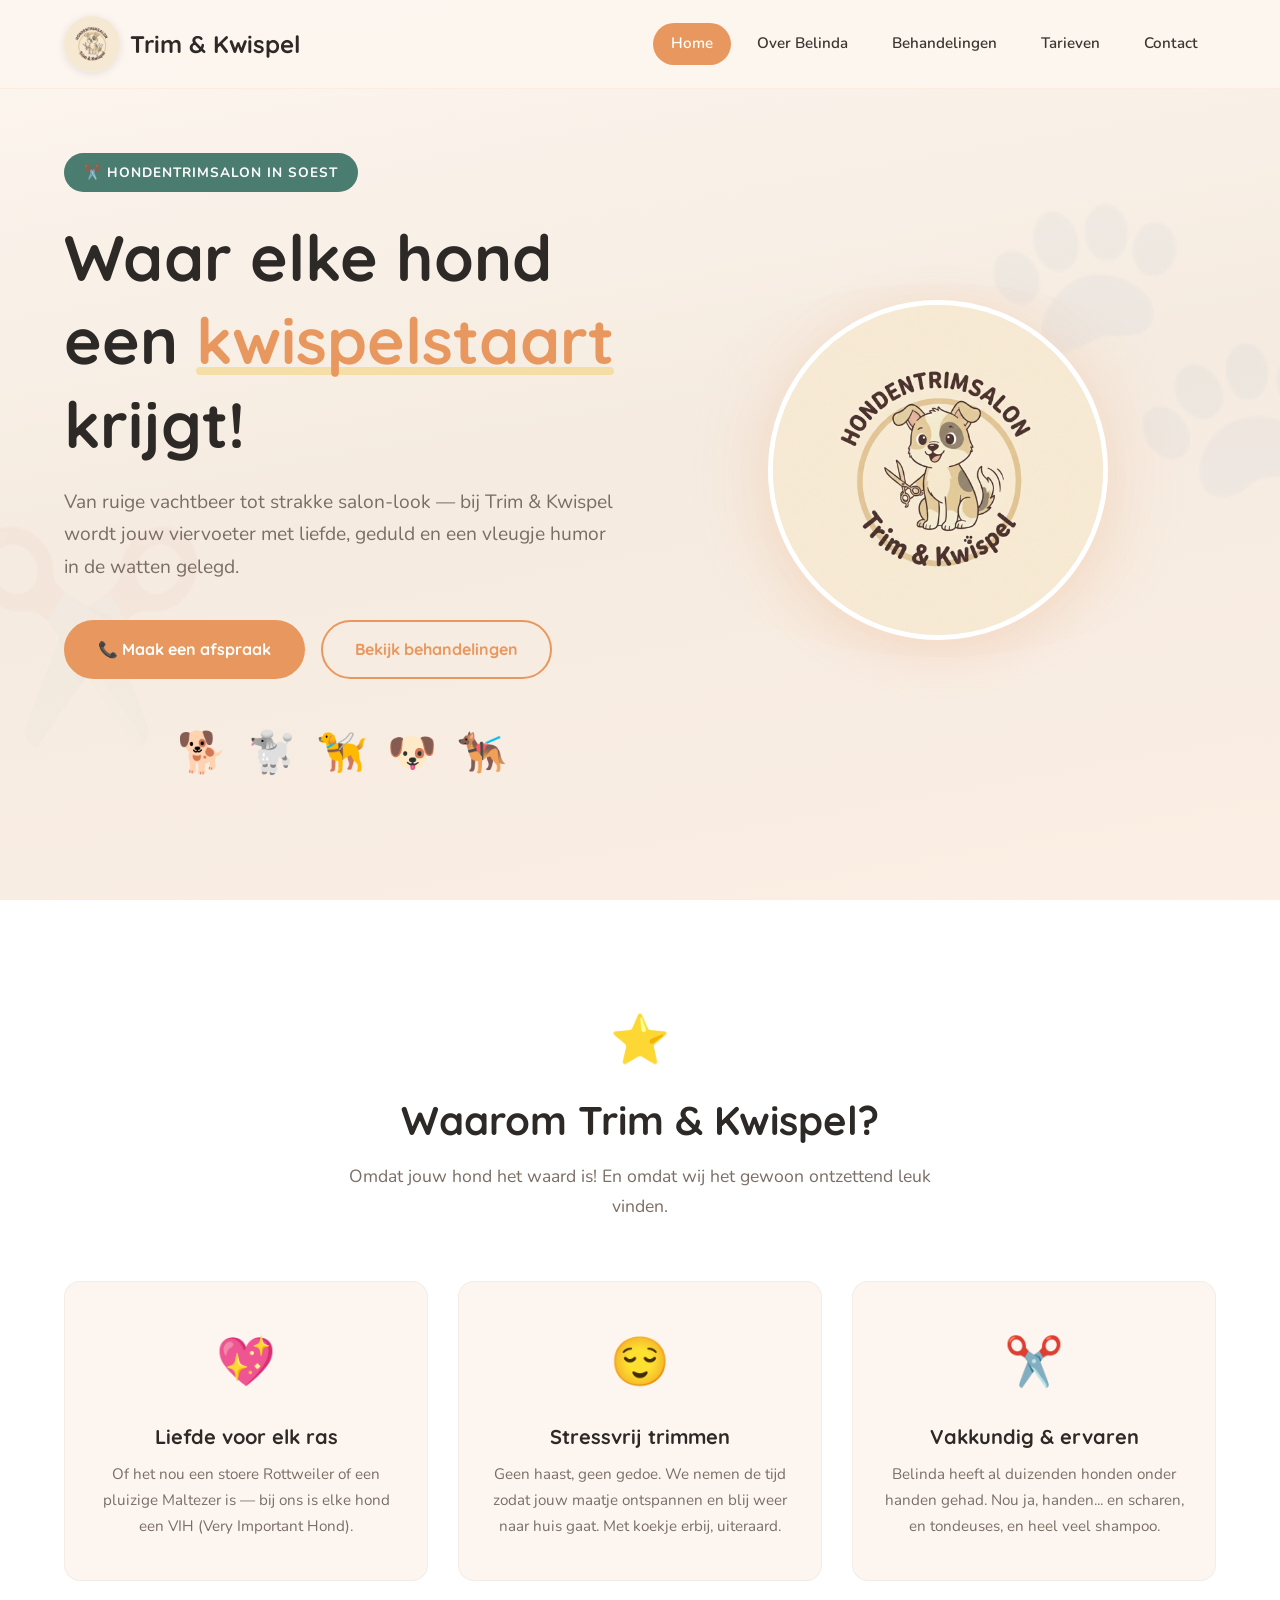
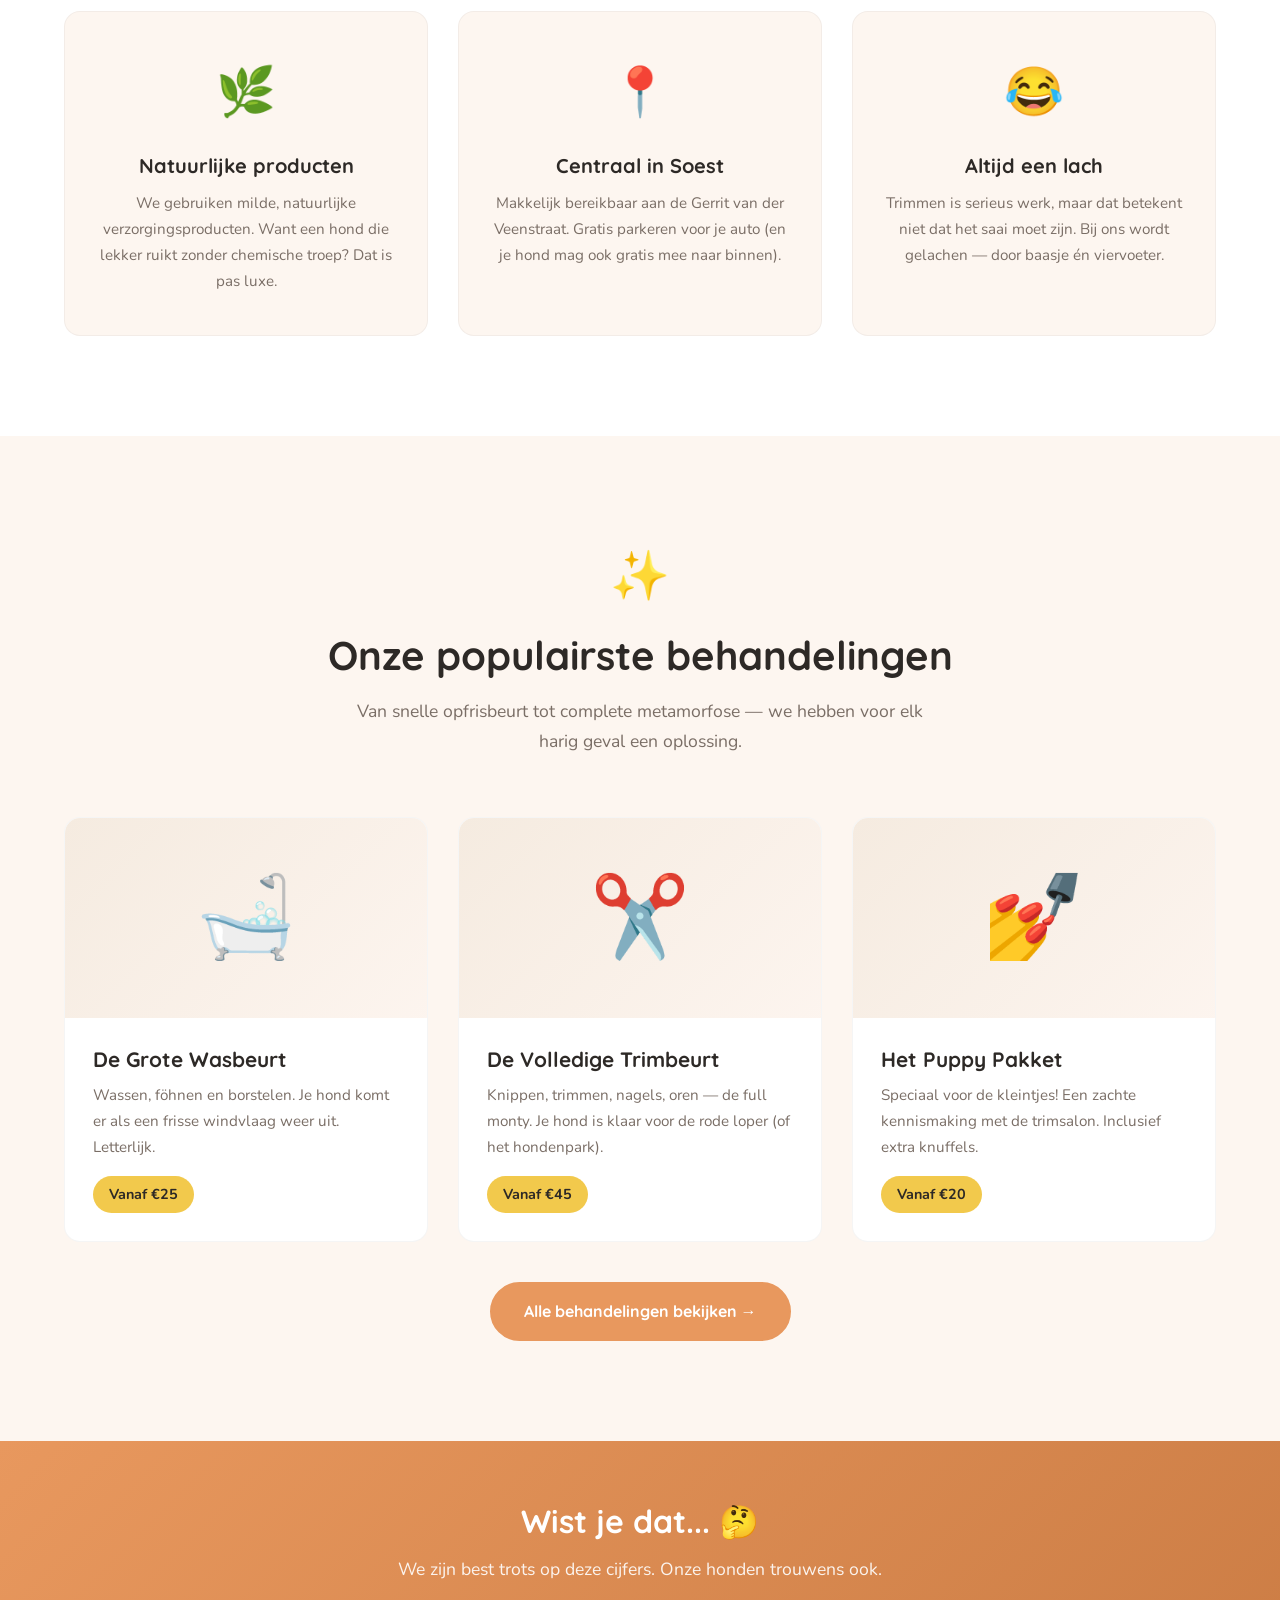
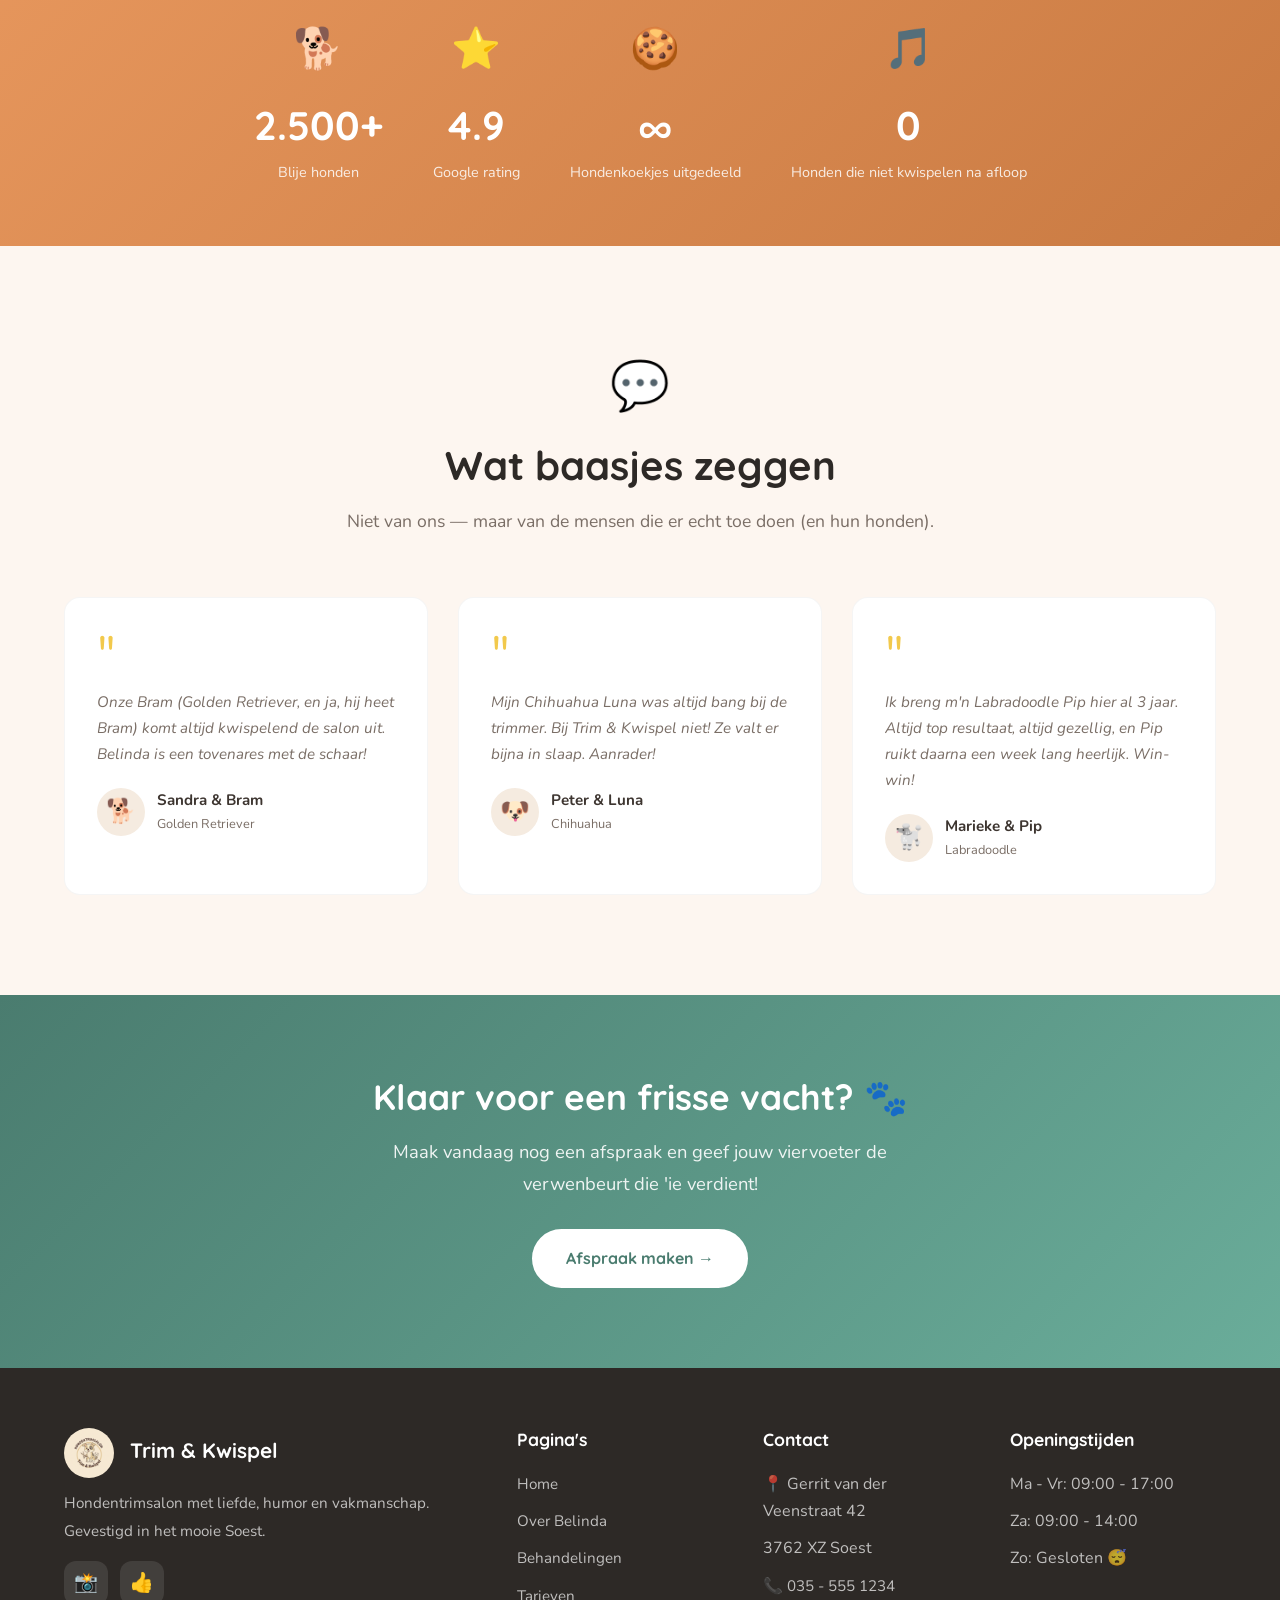
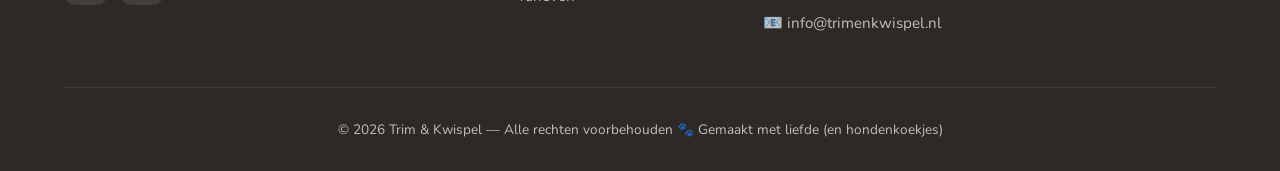
==== index.html @ 298f3606 "first commit" ====
<!DOCTYPE html>
<html lang="nl">
<head>
    <meta charset="UTF-8">
    <meta name="viewport" content="width=device-width, initial-scale=1.0">
    <title>Trim & Kwispel | Hondentrimsalon in Soest</title>
    <meta name="description" content="Hondentrimsalon Trim & Kwispel in Soest. Jouw viervoeter verdient een verwenbeurt! Professioneel trimmen, wassen en verzorgen met liefde.">
    <link rel="preconnect" href="https://fonts.googleapis.com">
    <link rel="preconnect" href="https://fonts.gstatic.com" crossorigin>
    <link href="https://fonts.googleapis.com/css2?family=Nunito:wght@400;600;700&family=Quicksand:wght@500;600;700&display=swap" rel="stylesheet">
    <link rel="stylesheet" href="css/style.css">
    <link rel="icon" href="data:image/svg+xml,<svg xmlns='http://www.w3.org/2000/svg' viewBox='0 0 100 100'><text y='.9em' font-size='90'>🐾</text></svg>">
</head>
<body>

    <!-- Header -->
    <header class="header" id="header">
        <nav class="nav container">
            <a href="index.html" class="nav-logo">
                <img src="images/logo.png" alt="Trim & Kwispel logo" class="nav-logo-img">
                Trim & Kwispel
            </a>
            <ul class="nav-links" id="navLinks">
                <li><a href="index.html" class="active">Home</a></li>
                <li><a href="over-ons.html">Over Belinda</a></li>
                <li><a href="behandelingen.html">Behandelingen</a></li>
                <li><a href="tarieven.html">Tarieven</a></li>
                <li><a href="contact.html">Contact</a></li>
            </ul>
            <button class="hamburger" id="hamburger" aria-label="Menu openen">
                <span></span>
                <span></span>
                <span></span>
            </button>
        </nav>
    </header>

    <!-- Hero -->
    <section class="hero">
        <div class="hero-inner container">
            <div class="hero-content">
                <span class="hero-badge">✂️ Hondentrimsalon in Soest</span>
                <h1>Waar elke hond een <span class="highlight">kwispelstaart</span> krijgt!</h1>
                <p>Van ruige vachtbeer tot strakke salon-look — bij Trim & Kwispel wordt jouw viervoeter met liefde, geduld en een vleugje humor in de watten gelegd.</p>
                <div class="hero-buttons">
                    <a href="contact.html" class="btn btn-primary">📞 Maak een afspraak</a>
                    <a href="behandelingen.html" class="btn btn-outline">Bekijk behandelingen</a>
                </div>
                <div class="dog-parade">
                    <span>🐕</span>
                    <span>🐩</span>
                    <span>🦮</span>
                    <span>🐶</span>
                    <span>🐕‍🦺</span>
                </div>
            </div>
            <div class="hero-visual">
                <img src="images/logo.png" alt="Trim & Kwispel logo" class="hero-logo">
            </div>
        </div>
    </section>

    <!-- Waarom Trim & Kwispel -->
    <section class="section section-alt">
        <div class="container">
            <div class="section-header fade-in">
                <span class="emoji">⭐</span>
                <h2>Waarom Trim & Kwispel?</h2>
                <p>Omdat jouw hond het waard is! En omdat wij het gewoon ontzettend leuk vinden.</p>
            </div>
            <div class="features-grid">
                <div class="feature-card fade-in">
                    <span class="icon">💖</span>
                    <h3>Liefde voor elk ras</h3>
                    <p>Of het nou een stoere Rottweiler of een pluizige Maltezer is — bij ons is elke hond een VIH (Very Important Hond).</p>
                </div>
                <div class="feature-card fade-in">
                    <span class="icon">😌</span>
                    <h3>Stressvrij trimmen</h3>
                    <p>Geen haast, geen gedoe. We nemen de tijd zodat jouw maatje ontspannen en blij weer naar huis gaat. Met koekje erbij, uiteraard.</p>
                </div>
                <div class="feature-card fade-in">
                    <span class="icon">✂️</span>
                    <h3>Vakkundig & ervaren</h3>
                    <p>Belinda heeft al duizenden honden onder handen gehad. Nou ja, handen... en scharen, en tondeuses, en heel veel shampoo.</p>
                </div>
                <div class="feature-card fade-in">
                    <span class="icon">🌿</span>
                    <h3>Natuurlijke producten</h3>
                    <p>We gebruiken milde, natuurlijke verzorgingsproducten. Want een hond die lekker ruikt zonder chemische troep? Dat is pas luxe.</p>
                </div>
                <div class="feature-card fade-in">
                    <span class="icon">📍</span>
                    <h3>Centraal in Soest</h3>
                    <p>Makkelijk bereikbaar aan de Gerrit van der Veenstraat. Gratis parkeren voor je auto (en je hond mag ook gratis mee naar binnen).</p>
                </div>
                <div class="feature-card fade-in">
                    <span class="icon">😂</span>
                    <h3>Altijd een lach</h3>
                    <p>Trimmen is serieus werk, maar dat betekent niet dat het saai moet zijn. Bij ons wordt gelachen — door baasje én viervoeter.</p>
                </div>
            </div>
        </div>
    </section>

    <!-- Populaire behandelingen -->
    <section class="section">
        <div class="container">
            <div class="section-header fade-in">
                <span class="emoji">✨</span>
                <h2>Onze populairste behandelingen</h2>
                <p>Van snelle opfrisbeurt tot complete metamorfose — we hebben voor elk harig geval een oplossing.</p>
            </div>
            <div class="treatments-grid">
                <div class="treatment-card fade-in">
                    <div class="card-image">🛁</div>
                    <div class="card-body">
                        <h3>De Grote Wasbeurt</h3>
                        <p>Wassen, föhnen en borstelen. Je hond komt er als een frisse windvlaag weer uit. Letterlijk.</p>
                        <span class="price">Vanaf €25</span>
                    </div>
                </div>
                <div class="treatment-card fade-in">
                    <div class="card-image">✂️</div>
                    <div class="card-body">
                        <h3>De Volledige Trimbeurt</h3>
                        <p>Knippen, trimmen, nagels, oren — de full monty. Je hond is klaar voor de rode loper (of het hondenpark).</p>
                        <span class="price">Vanaf €45</span>
                    </div>
                </div>
                <div class="treatment-card fade-in">
                    <div class="card-image">💅</div>
                    <div class="card-body">
                        <h3>Het Puppy Pakket</h3>
                        <p>Speciaal voor de kleintjes! Een zachte kennismaking met de trimsalon. Inclusief extra knuffels.</p>
                        <span class="price">Vanaf €20</span>
                    </div>
                </div>
            </div>
            <div style="text-align: center; margin-top: 40px;">
                <a href="behandelingen.html" class="btn btn-primary">Alle behandelingen bekijken →</a>
            </div>
        </div>
    </section>

    <!-- Fun Facts Banner -->
    <section class="fun-banner">
        <div class="container">
            <h2>Wist je dat... 🤔</h2>
            <p>We zijn best trots op deze cijfers. Onze honden trouwens ook.</p>
            <div class="fun-facts">
                <div class="fun-fact fade-in">
                    <div class="icon">🐕</div>
                    <span class="value">2.500+</span>
                    <span class="label">Blije honden</span>
                </div>
                <div class="fun-fact fade-in">
                    <div class="icon">⭐</div>
                    <span class="value">4.9</span>
                    <span class="label">Google rating</span>
                </div>
                <div class="fun-fact fade-in">
                    <div class="icon">🍪</div>
                    <span class="value">∞</span>
                    <span class="label">Hondenkoekjes uitgedeeld</span>
                </div>
                <div class="fun-fact fade-in">
                    <div class="icon">🎵</div>
                    <span class="value">0</span>
                    <span class="label">Honden die niet kwispelen na afloop</span>
                </div>
            </div>
        </div>
    </section>

    <!-- Reviews -->
    <section class="section">
        <div class="container">
            <div class="section-header fade-in">
                <span class="emoji">💬</span>
                <h2>Wat baasjes zeggen</h2>
                <p>Niet van ons — maar van de mensen die er echt toe doen (en hun honden).</p>
            </div>
            <div class="testimonials-grid">
                <div class="testimonial-card fade-in">
                    <div class="quote">"</div>
                    <p>Onze Bram (Golden Retriever, en ja, hij heet Bram) komt altijd kwispelend de salon uit. Belinda is een tovenares met de schaar!</p>
                    <div class="author">
                        <div class="avatar">🐕</div>
                        <div>
                            <div class="name">Sandra & Bram</div>
                            <div class="dog">Golden Retriever</div>
                        </div>
                    </div>
                </div>
                <div class="testimonial-card fade-in">
                    <div class="quote">"</div>
                    <p>Mijn Chihuahua Luna was altijd bang bij de trimmer. Bij Trim & Kwispel niet! Ze valt er bijna in slaap. Aanrader!</p>
                    <div class="author">
                        <div class="avatar">🐶</div>
                        <div>
                            <div class="name">Peter & Luna</div>
                            <div class="dog">Chihuahua</div>
                        </div>
                    </div>
                </div>
                <div class="testimonial-card fade-in">
                    <div class="quote">"</div>
                    <p>Ik breng m'n Labradoodle Pip hier al 3 jaar. Altijd top resultaat, altijd gezellig, en Pip ruikt daarna een week lang heerlijk. Win-win!</p>
                    <div class="author">
                        <div class="avatar">🐩</div>
                        <div>
                            <div class="name">Marieke & Pip</div>
                            <div class="dog">Labradoodle</div>
                        </div>
                    </div>
                </div>
            </div>
        </div>
    </section>

    <!-- CTA -->
    <section class="cta-section">
        <div class="container fade-in">
            <h2>Klaar voor een frisse vacht? 🐾</h2>
            <p>Maak vandaag nog een afspraak en geef jouw viervoeter de verwenbeurt die 'ie verdient!</p>
            <a href="contact.html" class="btn btn-primary" style="background: var(--white); color: var(--secondary); border-color: var(--white);">Afspraak maken →</a>
        </div>
    </section>

    <!-- Footer -->
    <footer class="footer">
        <div class="container">
            <div class="footer-grid">
                <div class="footer-brand">
                    <div class="logo"><img src="images/logo.png" alt="Trim & Kwispel" class="footer-logo-img"> Trim & Kwispel</div>
                    <p>Hondentrimsalon met liefde, humor en vakmanschap. Gevestigd in het mooie Soest.</p>
                    <div class="social-links">
                        <a href="https://www.instagram.com/" class="social-link" aria-label="Instagram">📸</a>
                        <a href="https://www.facebook.com/" class="social-link" aria-label="Facebook">👍</a>
                    </div>
                </div>
                <div>
                    <h3>Pagina's</h3>
                    <ul class="footer-links">
                        <li><a href="index.html">Home</a></li>
                        <li><a href="over-ons.html">Over Belinda</a></li>
                        <li><a href="behandelingen.html">Behandelingen</a></li>
                        <li><a href="tarieven.html">Tarieven</a></li>
                    </ul>
                </div>
                <div>
                    <h3>Contact</h3>
                    <ul class="footer-links">
                        <li>📍 Gerrit van der Veenstraat 42</li>
                        <li>3762 XZ Soest</li>
                        <li>📞 <a href="tel:+31355551234">035 - 555 1234</a></li>
                        <li>📧 <a href="mailto:info@trimenkwispel.nl">info@trimenkwispel.nl</a></li>
                    </ul>
                </div>
                <div>
                    <h3>Openingstijden</h3>
                    <ul class="footer-links">
                        <li>Ma - Vr: 09:00 - 17:00</li>
                        <li>Za: 09:00 - 14:00</li>
                        <li>Zo: Gesloten 😴</li>
                    </ul>
                </div>
            </div>
            <div class="footer-bottom">
                <p>© 2026 Trim & Kwispel — Alle rechten voorbehouden <span class="paw">🐾</span> Gemaakt met liefde (en hondenkoekjes)</p>
            </div>
        </div>
    </footer>

    <!-- Scroll to top -->
    <button class="scroll-top" id="scrollTop" aria-label="Naar boven scrollen">↑</button>

    <script src="js/main.js"></script>
</body>
</html>
---- css/style.css ----
/* ============================================
   Trim & Kwispel - Hondentrimsalon
   Modern, speels & professioneel
   ============================================ */

/* --- Reset & Base --- */
*,
*::before,
*::after {
    margin: 0;
    padding: 0;
    box-sizing: border-box;
}

:root {
    --primary: #e8985e;
    --primary-dark: #c97a42;
    --secondary: #4a7c6f;
    --secondary-light: #6aad9a;
    --accent: #f2c94c;
    --dark: #2d2926;
    --light: #fdf6f0;
    --light-alt: #f5ebe0;
    --text: #3d3530;
    --text-light: #7a6e66;
    --white: #ffffff;
    --shadow: 0 4px 20px rgba(45, 41, 38, 0.08);
    --shadow-hover: 0 8px 30px rgba(45, 41, 38, 0.15);
    --radius: 16px;
    --radius-sm: 8px;
    --transition: all 0.3s ease;
}

html {
    scroll-behavior: smooth;
    font-size: 16px;
}

body {
    font-family: 'Nunito', 'Segoe UI', sans-serif;
    color: var(--text);
    background: var(--light);
    line-height: 1.7;
    overflow-x: hidden;
}

img {
    max-width: 100%;
    height: auto;
    display: block;
}

a {
    color: var(--primary);
    text-decoration: none;
    transition: var(--transition);
}

a:hover {
    color: var(--primary-dark);
}

h1, h2, h3, h4 {
    font-family: 'Quicksand', 'Nunito', sans-serif;
    font-weight: 700;
    line-height: 1.3;
    color: var(--dark);
}

.container {
    max-width: 1200px;
    margin: 0 auto;
    padding: 0 24px;
}

/* --- Header & Navigation --- */
.header {
    position: fixed;
    top: 0;
    left: 0;
    right: 0;
    z-index: 1000;
    background: rgba(253, 246, 240, 0.95);
    backdrop-filter: blur(12px);
    border-bottom: 1px solid rgba(232, 152, 94, 0.1);
    transition: var(--transition);
}

.header.scrolled {
    box-shadow: var(--shadow);
}

.nav {
    display: flex;
    align-items: center;
    justify-content: space-between;
    padding: 16px 24px;
    max-width: 1200px;
    margin: 0 auto;
}

.nav-logo {
    display: flex;
    align-items: center;
    gap: 10px;
    font-family: 'Quicksand', sans-serif;
    font-size: 1.5rem;
    font-weight: 700;
    color: var(--dark);
    text-decoration: none;
}

.nav-logo-img {
    height: 56px;
    width: 56px;
    display: block;
    border-radius: 50%;
    object-fit: cover;
    box-shadow: 0 2px 8px rgba(0,0,0,0.1);
}

.nav-logo .paw {
    font-size: 1.8rem;
    display: inline-block;
    animation: wiggle 2s ease-in-out infinite;
}

.footer-logo-img {
    height: 50px;
    width: 50px;
    display: inline-block;
    vertical-align: middle;
    margin-right: 10px;
    border-radius: 50%;
    object-fit: cover;
}

/* --- Hero Logo --- */
.hero-logo {
    width: 340px;
    height: 340px;
    border-radius: 50%;
    object-fit: cover;
    box-shadow: 0 12px 50px rgba(232, 152, 94, 0.2);
    border: 5px solid var(--white);
    position: relative;
    z-index: 1;
    transition: transform 0.4s ease;
}

.hero-logo:hover {
    transform: scale(1.05) rotate(3deg);
}

@keyframes wiggle {
    0%, 100% { transform: rotate(0deg); }
    25% { transform: rotate(10deg); }
    75% { transform: rotate(-10deg); }
}

.nav-links {
    display: flex;
    list-style: none;
    gap: 8px;
}

.nav-links a {
    display: block;
    padding: 8px 18px;
    color: var(--text);
    font-weight: 600;
    font-size: 0.95rem;
    border-radius: 50px;
    transition: var(--transition);
}

.nav-links a:hover,
.nav-links a.active {
    background: var(--primary);
    color: var(--white);
}

.hamburger {
    display: none;
    flex-direction: column;
    gap: 5px;
    cursor: pointer;
    background: none;
    border: none;
    padding: 8px;
}

.hamburger span {
    display: block;
    width: 28px;
    height: 3px;
    background: var(--dark);
    border-radius: 3px;
    transition: var(--transition);
}

/* --- Hero Section --- */
.hero {
    min-height: 100vh;
    display: flex;
    align-items: center;
    padding: 120px 0 80px;
    background: linear-gradient(170deg, var(--light) 0%, var(--light-alt) 50%, rgba(232, 152, 94, 0.08) 100%);
    position: relative;
    overflow: hidden;
}

.hero::before {
    content: '🐾';
    position: absolute;
    font-size: 300px;
    opacity: 0.03;
    top: 10%;
    right: -5%;
    animation: float 6s ease-in-out infinite;
}

.hero::after {
    content: '✂️';
    position: absolute;
    font-size: 200px;
    opacity: 0.03;
    bottom: 10%;
    left: -3%;
    animation: float 8s ease-in-out infinite reverse;
}

@keyframes float {
    0%, 100% { transform: translateY(0px) rotate(0deg); }
    50% { transform: translateY(-20px) rotate(5deg); }
}

.hero-inner {
    display: grid;
    grid-template-columns: 1fr 1fr;
    align-items: center;
    gap: 40px;
    width: 100%;
}

.hero-content {
    position: relative;
    z-index: 1;
}

.hero-visual {
    display: flex;
    align-items: center;
    justify-content: center;
    position: relative;
    animation: fadeInUp 1s ease 0.3s both;
}

.hero-visual::before {
    content: '';
    position: absolute;
    width: 110%;
    height: 110%;
    border-radius: 50%;
    background: radial-gradient(circle, rgba(232, 152, 94, 0.1) 0%, transparent 70%);
    z-index: 0;
}

.hero-badge {
    display: inline-block;
    background: var(--secondary);
    color: var(--white);
    padding: 8px 20px;
    border-radius: 50px;
    font-size: 0.85rem;
    font-weight: 700;
    letter-spacing: 1px;
    text-transform: uppercase;
    margin-bottom: 24px;
    animation: fadeInDown 0.8s ease;
}

.hero h1 {
    font-size: clamp(2.5rem, 6vw, 4rem);
    margin-bottom: 20px;
    animation: fadeInUp 0.8s ease 0.2s both;
}

.hero h1 .highlight {
    color: var(--primary);
    position: relative;
}

.hero h1 .highlight::after {
    content: '';
    position: absolute;
    bottom: 5px;
    left: 0;
    width: 100%;
    height: 8px;
    background: var(--accent);
    opacity: 0.4;
    border-radius: 4px;
    z-index: -1;
}

.hero p {
    font-size: 1.2rem;
    color: var(--text-light);
    max-width: 600px;
    margin: 0 0 36px;
    animation: fadeInUp 0.8s ease 0.4s both;
}

.hero-buttons {
    display: flex;
    gap: 16px;
    justify-content: flex-start;
    flex-wrap: wrap;
    animation: fadeInUp 0.8s ease 0.6s both;
}

/* --- Buttons --- */
.btn {
    display: inline-flex;
    align-items: center;
    gap: 8px;
    padding: 14px 32px;
    border-radius: 50px;
    font-family: 'Quicksand', sans-serif;
    font-weight: 700;
    font-size: 1rem;
    cursor: pointer;
    transition: var(--transition);
    border: 2px solid transparent;
    text-decoration: none;
}

.btn-primary {
    background: var(--primary);
    color: var(--white);
    border-color: var(--primary);
}

.btn-primary:hover {
    background: var(--primary-dark);
    border-color: var(--primary-dark);
    color: var(--white);
    transform: translateY(-2px);
    box-shadow: 0 8px 24px rgba(232, 152, 94, 0.35);
}

.btn-outline {
    background: transparent;
    color: var(--primary);
    border-color: var(--primary);
}

.btn-outline:hover {
    background: var(--primary);
    color: var(--white);
    transform: translateY(-2px);
}

.btn-secondary {
    background: var(--secondary);
    color: var(--white);
    border-color: var(--secondary);
}

.btn-secondary:hover {
    background: var(--secondary-light);
    border-color: var(--secondary-light);
    color: var(--white);
    transform: translateY(-2px);
}

/* --- Sections --- */
.section {
    padding: 100px 0;
}

.section-alt {
    background: var(--white);
}

.section-header {
    text-align: center;
    margin-bottom: 60px;
}

.section-header .emoji {
    font-size: 3rem;
    display: block;
    margin-bottom: 12px;
}

.section-header h2 {
    font-size: clamp(1.8rem, 4vw, 2.5rem);
    margin-bottom: 16px;
}

.section-header p {
    font-size: 1.1rem;
    color: var(--text-light);
    max-width: 600px;
    margin: 0 auto;
}

/* --- USP / Features Grid --- */
.features-grid {
    display: grid;
    grid-template-columns: repeat(auto-fit, minmax(280px, 1fr));
    gap: 30px;
}

.feature-card {
    background: var(--white);
    border-radius: var(--radius);
    padding: 40px 30px;
    text-align: center;
    transition: var(--transition);
    border: 1px solid rgba(0,0,0,0.04);
}

.section-alt .feature-card {
    background: var(--light);
}

.feature-card:hover {
    transform: translateY(-6px);
    box-shadow: var(--shadow-hover);
}

.feature-card .icon {
    font-size: 3rem;
    margin-bottom: 20px;
    display: block;
}

.feature-card h3 {
    font-size: 1.25rem;
    margin-bottom: 12px;
}

.feature-card p {
    color: var(--text-light);
    font-size: 0.95rem;
}

/* --- Treatments / Services --- */
.treatments-grid {
    display: grid;
    grid-template-columns: repeat(auto-fit, minmax(320px, 1fr));
    gap: 30px;
}

.treatment-card {
    background: var(--white);
    border-radius: var(--radius);
    overflow: hidden;
    transition: var(--transition);
    border: 1px solid rgba(0,0,0,0.04);
}

.section-alt .treatment-card {
    background: var(--light);
}

.treatment-card:hover {
    transform: translateY(-6px);
    box-shadow: var(--shadow-hover);
}

.treatment-card .card-image {
    height: 200px;
    display: flex;
    align-items: center;
    justify-content: center;
    font-size: 5rem;
    background: linear-gradient(135deg, var(--light-alt), rgba(232, 152, 94, 0.1));
}

.treatment-card .card-body {
    padding: 28px;
}

.treatment-card h3 {
    font-size: 1.3rem;
    margin-bottom: 10px;
}

.treatment-card p {
    color: var(--text-light);
    font-size: 0.95rem;
    margin-bottom: 16px;
}

.treatment-card .price {
    display: inline-block;
    background: var(--accent);
    color: var(--dark);
    padding: 6px 16px;
    border-radius: 50px;
    font-weight: 700;
    font-size: 0.9rem;
}

/* --- Pricing Table --- */
.pricing-table {
    max-width: 800px;
    margin: 0 auto;
    border-radius: var(--radius);
    overflow: hidden;
    background: var(--white);
    box-shadow: var(--shadow);
}

.section-alt .pricing-table {
    background: var(--light);
}

.pricing-row {
    display: flex;
    justify-content: space-between;
    align-items: center;
    padding: 20px 30px;
    border-bottom: 1px solid rgba(0,0,0,0.05);
    transition: var(--transition);
}

.pricing-row:last-child {
    border-bottom: none;
}

.pricing-row:hover {
    background: rgba(232, 152, 94, 0.05);
}

.pricing-row .service-name {
    display: flex;
    align-items: center;
    gap: 12px;
    font-weight: 600;
}

.pricing-row .service-name .emoji {
    font-size: 1.4rem;
}

.pricing-row .service-desc {
    color: var(--text-light);
    font-size: 0.85rem;
    margin-top: 4px;
}

.pricing-row .service-price {
    font-family: 'Quicksand', sans-serif;
    font-weight: 700;
    font-size: 1.1rem;
    color: var(--primary);
    white-space: nowrap;
}

.pricing-note {
    text-align: center;
    margin-top: 30px;
    color: var(--text-light);
    font-size: 0.9rem;
    font-style: italic;
}

/* --- About / Over Ons --- */
.about-content {
    display: grid;
    grid-template-columns: 1fr 1fr;
    gap: 60px;
    align-items: center;
}

.about-image {
    border-radius: var(--radius);
    overflow: hidden;
    height: 450px;
    display: flex;
    align-items: center;
    justify-content: center;
    font-size: 10rem;
    background: linear-gradient(135deg, var(--light-alt), rgba(232, 152, 94, 0.15));
    box-shadow: var(--shadow);
    position: relative;
}

.about-image::after {
    content: '✨';
    position: absolute;
    top: 20px;
    right: 20px;
    font-size: 2rem;
    animation: float 3s ease-in-out infinite;
}

.about-text h2 {
    font-size: 2rem;
    margin-bottom: 20px;
}

.about-text p {
    color: var(--text-light);
    margin-bottom: 16px;
    font-size: 1.05rem;
}

.about-text .signature {
    font-family: 'Quicksand', sans-serif;
    font-size: 1.3rem;
    font-weight: 700;
    color: var(--primary);
    margin-top: 24px;
}

.about-stats {
    display: flex;
    gap: 30px;
    margin-top: 30px;
}

.stat {
    text-align: center;
}

.stat .number {
    font-family: 'Quicksand', sans-serif;
    font-size: 2rem;
    font-weight: 700;
    color: var(--primary);
    display: block;
}

.stat .label {
    font-size: 0.85rem;
    color: var(--text-light);
}

/* --- Testimonials --- */
.testimonials-grid {
    display: grid;
    grid-template-columns: repeat(auto-fit, minmax(300px, 1fr));
    gap: 30px;
}

.testimonial-card {
    background: var(--white);
    border-radius: var(--radius);
    padding: 32px;
    position: relative;
    transition: var(--transition);
    border: 1px solid rgba(0,0,0,0.04);
}

.section-alt .testimonial-card {
    background: var(--light);
}

.testimonial-card:hover {
    transform: translateY(-4px);
    box-shadow: var(--shadow-hover);
}

.testimonial-card .quote {
    font-size: 3rem;
    color: var(--accent);
    line-height: 1;
    margin-bottom: 12px;
}

.testimonial-card p {
    color: var(--text-light);
    font-style: italic;
    margin-bottom: 20px;
    font-size: 0.95rem;
}

.testimonial-card .author {
    display: flex;
    align-items: center;
    gap: 12px;
}

.testimonial-card .author .avatar {
    width: 48px;
    height: 48px;
    border-radius: 50%;
    display: flex;
    align-items: center;
    justify-content: center;
    font-size: 1.5rem;
    background: var(--light-alt);
}

.testimonial-card .author .name {
    font-weight: 700;
    font-size: 0.95rem;
}

.testimonial-card .author .dog {
    font-size: 0.8rem;
    color: var(--text-light);
}

/* --- Fun Facts Banner --- */
.fun-banner {
    background: linear-gradient(135deg, var(--primary), var(--primary-dark));
    color: var(--white);
    padding: 60px 0;
    text-align: center;
}

.fun-banner h2 {
    color: var(--white);
    font-size: 2rem;
    margin-bottom: 12px;
}

.fun-banner p {
    font-size: 1.1rem;
    opacity: 0.9;
    max-width: 600px;
    margin: 0 auto 30px;
}

.fun-facts {
    display: flex;
    justify-content: center;
    gap: 50px;
    flex-wrap: wrap;
}

.fun-fact {
    text-align: center;
}

.fun-fact .icon {
    font-size: 2.5rem;
    margin-bottom: 8px;
}

.fun-fact .value {
    font-family: 'Quicksand', sans-serif;
    font-size: 2.5rem;
    font-weight: 700;
    display: block;
}

.fun-fact .label {
    font-size: 0.9rem;
    opacity: 0.85;
}

/* --- Contact Section --- */
.contact-grid {
    display: grid;
    grid-template-columns: 1fr 1fr;
    gap: 50px;
}

.contact-info h3 {
    font-size: 1.5rem;
    margin-bottom: 24px;
}

.contact-item {
    display: flex;
    align-items: flex-start;
    gap: 16px;
    margin-bottom: 24px;
}

.contact-item .icon {
    font-size: 1.5rem;
    flex-shrink: 0;
    width: 48px;
    height: 48px;
    display: flex;
    align-items: center;
    justify-content: center;
    background: var(--light-alt);
    border-radius: 12px;
}

.contact-item .details h4 {
    font-size: 1rem;
    margin-bottom: 4px;
}

.contact-item .details p {
    color: var(--text-light);
    font-size: 0.95rem;
}

.contact-form {
    background: var(--white);
    border-radius: var(--radius);
    padding: 40px;
    box-shadow: var(--shadow);
}

.section-alt .contact-form {
    background: var(--light);
}

.form-group {
    margin-bottom: 20px;
}

.form-group label {
    display: block;
    margin-bottom: 8px;
    font-weight: 600;
    font-size: 0.9rem;
}

.form-group input,
.form-group textarea,
.form-group select {
    width: 100%;
    padding: 14px 18px;
    border: 2px solid rgba(0,0,0,0.08);
    border-radius: var(--radius-sm);
    font-family: 'Nunito', sans-serif;
    font-size: 1rem;
    transition: var(--transition);
    background: var(--light);
}

.section-alt .form-group input,
.section-alt .form-group textarea,
.section-alt .form-group select {
    background: var(--white);
}

.form-group input:focus,
.form-group textarea:focus,
.form-group select:focus {
    outline: none;
    border-color: var(--primary);
    box-shadow: 0 0 0 4px rgba(232, 152, 94, 0.1);
}

.form-group textarea {
    resize: vertical;
    min-height: 120px;
}

.form-row {
    display: grid;
    grid-template-columns: 1fr 1fr;
    gap: 20px;
}

/* --- Opening Hours --- */
.hours-table {
    width: 100%;
    max-width: 500px;
}

.hours-row {
    display: flex;
    justify-content: space-between;
    padding: 10px 0;
    border-bottom: 1px dashed rgba(0,0,0,0.08);
}

.hours-row:last-child {
    border-bottom: none;
}

.hours-row .day {
    font-weight: 600;
}

.hours-row .time {
    color: var(--text-light);
}

.hours-row.closed .time {
    color: var(--primary);
    font-weight: 600;
}

/* --- Footer --- */
.footer {
    background: var(--dark);
    color: rgba(255,255,255,0.7);
    padding: 60px 0 30px;
}

.footer-grid {
    display: grid;
    grid-template-columns: 2fr 1fr 1fr 1fr;
    gap: 40px;
    margin-bottom: 40px;
}

.footer h3 {
    color: var(--white);
    font-size: 1.1rem;
    margin-bottom: 20px;
}

.footer-brand p {
    font-size: 0.95rem;
    line-height: 1.8;
}

.footer-brand .logo {
    font-family: 'Quicksand', sans-serif;
    font-size: 1.3rem;
    font-weight: 700;
    color: var(--white);
    margin-bottom: 12px;
}

.footer-links {
    list-style: none;
}

.footer-links li {
    margin-bottom: 10px;
}

.footer-links a {
    color: rgba(255,255,255,0.7);
    font-size: 0.95rem;
    transition: var(--transition);
}

.footer-links a:hover {
    color: var(--primary);
}

.social-links {
    display: flex;
    gap: 12px;
    margin-top: 16px;
}

.social-link {
    width: 44px;
    height: 44px;
    border-radius: 12px;
    display: flex;
    align-items: center;
    justify-content: center;
    background: rgba(255,255,255,0.1);
    color: var(--white);
    font-size: 1.2rem;
    text-decoration: none;
    transition: var(--transition);
}

.social-link:hover {
    background: var(--primary);
    transform: translateY(-3px);
    color: var(--white);
}

.footer-bottom {
    text-align: center;
    padding-top: 30px;
    border-top: 1px solid rgba(255,255,255,0.08);
    font-size: 0.85rem;
}

.footer-bottom .paw {
    color: var(--primary);
}

/* --- Scroll to top --- */
.scroll-top {
    position: fixed;
    bottom: 30px;
    right: 30px;
    width: 50px;
    height: 50px;
    border-radius: 50%;
    background: var(--primary);
    color: var(--white);
    border: none;
    font-size: 1.3rem;
    cursor: pointer;
    display: flex;
    align-items: center;
    justify-content: center;
    opacity: 0;
    visibility: hidden;
    transition: var(--transition);
    box-shadow: 0 4px 15px rgba(232, 152, 94, 0.4);
    z-index: 999;
}

.scroll-top.visible {
    opacity: 1;
    visibility: visible;
}

.scroll-top:hover {
    transform: translateY(-3px);
    background: var(--primary-dark);
}

/* --- Animations --- */
@keyframes fadeInUp {
    from {
        opacity: 0;
        transform: translateY(30px);
    }
    to {
        opacity: 1;
        transform: translateY(0);
    }
}

@keyframes fadeInDown {
    from {
        opacity: 0;
        transform: translateY(-20px);
    }
    to {
        opacity: 1;
        transform: translateY(0);
    }
}

.fade-in {
    opacity: 0;
    transform: translateY(30px);
    transition: opacity 0.6s ease, transform 0.6s ease;
}

.fade-in.visible {
    opacity: 1;
    transform: translateY(0);
}

/* --- Dog walking animation in hero --- */
.dog-parade {
    display: flex;
    justify-content: center;
    gap: 20px;
    margin-top: 40px;
    font-size: 2.5rem;
    animation: fadeInUp 0.8s ease 0.8s both;
}

.dog-parade span {
    display: inline-block;
    animation: bounce 1s ease infinite;
}

.dog-parade span:nth-child(2) { animation-delay: 0.15s; }
.dog-parade span:nth-child(3) { animation-delay: 0.3s; }
.dog-parade span:nth-child(4) { animation-delay: 0.45s; }
.dog-parade span:nth-child(5) { animation-delay: 0.6s; }

@keyframes bounce {
    0%, 100% { transform: translateY(0); }
    50% { transform: translateY(-10px); }
}

/* --- Page Header (subpages) --- */
.page-header {
    padding: 140px 0 60px;
    text-align: center;
    background: linear-gradient(170deg, var(--light) 0%, var(--light-alt) 100%);
}

.page-header h1 {
    font-size: clamp(2rem, 5vw, 3rem);
    margin-bottom: 12px;
}

.page-header p {
    color: var(--text-light);
    font-size: 1.1rem;
    max-width: 600px;
    margin: 0 auto;
}

/* --- CTA Banner --- */
.cta-section {
    background: linear-gradient(135deg, var(--secondary), var(--secondary-light));
    color: var(--white);
    padding: 80px 0;
    text-align: center;
}

.cta-section h2 {
    color: var(--white);
    font-size: 2.2rem;
    margin-bottom: 16px;
}

.cta-section p {
    font-size: 1.15rem;
    opacity: 0.9;
    max-width: 500px;
    margin: 0 auto 30px;
}

/* --- Map placeholder --- */
.map-placeholder {
    width: 100%;
    height: 300px;
    border-radius: var(--radius);
    background: var(--light-alt);
    display: flex;
    align-items: center;
    justify-content: center;
    font-size: 4rem;
    margin-top: 40px;
    border: 2px dashed rgba(0,0,0,0.08);
}

/* --- Responsive --- */
@media (max-width: 968px) {
    .about-content {
        grid-template-columns: 1fr;
        gap: 40px;
    }

    .contact-grid {
        grid-template-columns: 1fr;
    }

    .footer-grid {
        grid-template-columns: 1fr 1fr;
    }
}

@media (max-width: 768px) {
    .nav-links {
        display: none;
        position: fixed;
        top: 0;
        left: 0;
        right: 0;
        bottom: 0;
        background: var(--light);
        flex-direction: column;
        align-items: center;
        justify-content: center;
        gap: 16px;
        z-index: 999;
    }

    .nav-links.open {
        display: flex;
    }

    .nav-links a {
        font-size: 1.2rem;
        padding: 12px 30px;
    }

    .hamburger {
        display: flex;
        z-index: 1000;
    }

    .hamburger.active span:nth-child(1) {
        transform: rotate(45deg) translate(6px, 6px);
    }

    .hamburger.active span:nth-child(2) {
        opacity: 0;
    }

    .hamburger.active span:nth-child(3) {
        transform: rotate(-45deg) translate(6px, -6px);
    }

    .hero {
        min-height: auto;
        padding: 130px 24px 60px;
    }

    .hero-inner {
        grid-template-columns: 1fr;
        text-align: center;
    }

    .hero-visual {
        order: -1;
    }

    .hero-logo {
        width: 200px;
        height: 200px;
    }

    .hero-buttons {
        justify-content: center;
    }

    .hero h1 {
        font-size: 2.2rem;
    }

    .form-row {
        grid-template-columns: 1fr;
    }

    .about-image {
        height: 300px;
    }

    .footer-grid {
        grid-template-columns: 1fr;
    }

    .fun-facts {
        gap: 30px;
    }

    .about-stats {
        justify-content: center;
    }

    .pricing-row {
        flex-direction: column;
        align-items: flex-start;
        gap: 8px;
    }
}
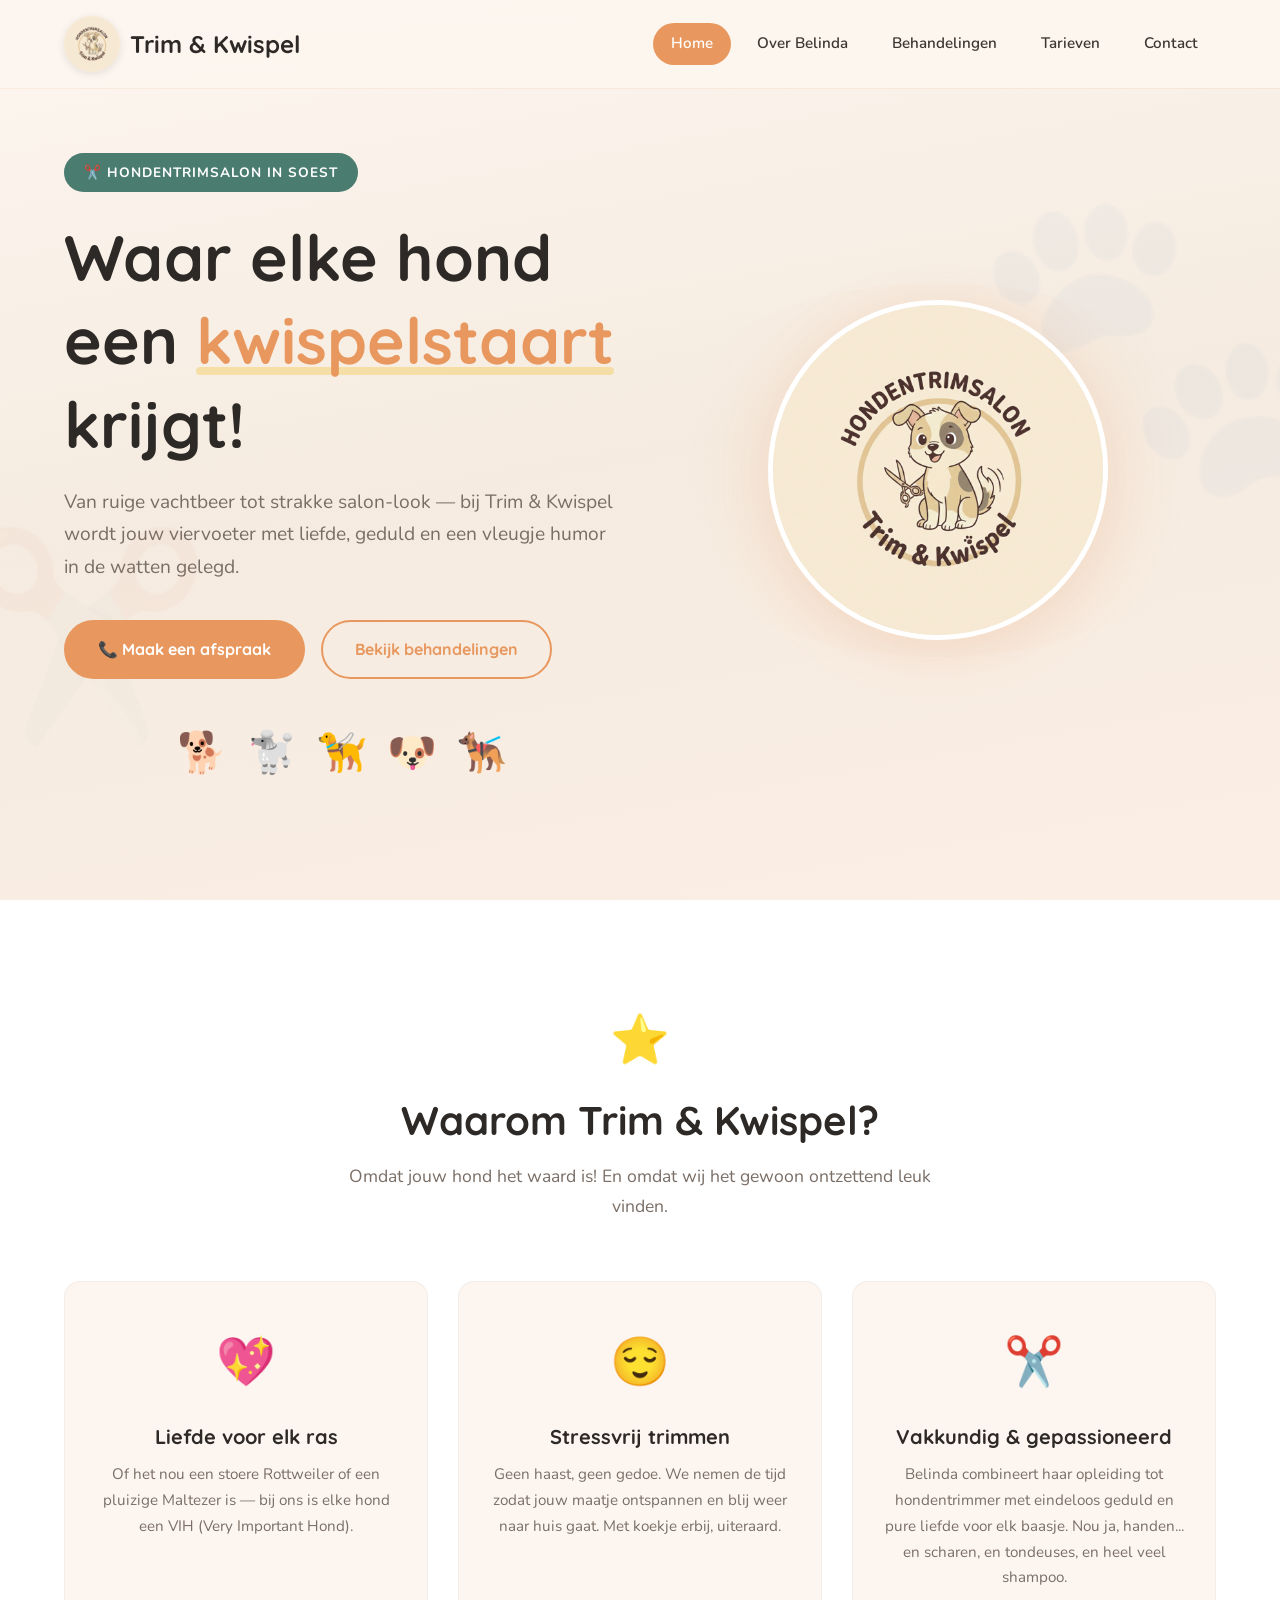
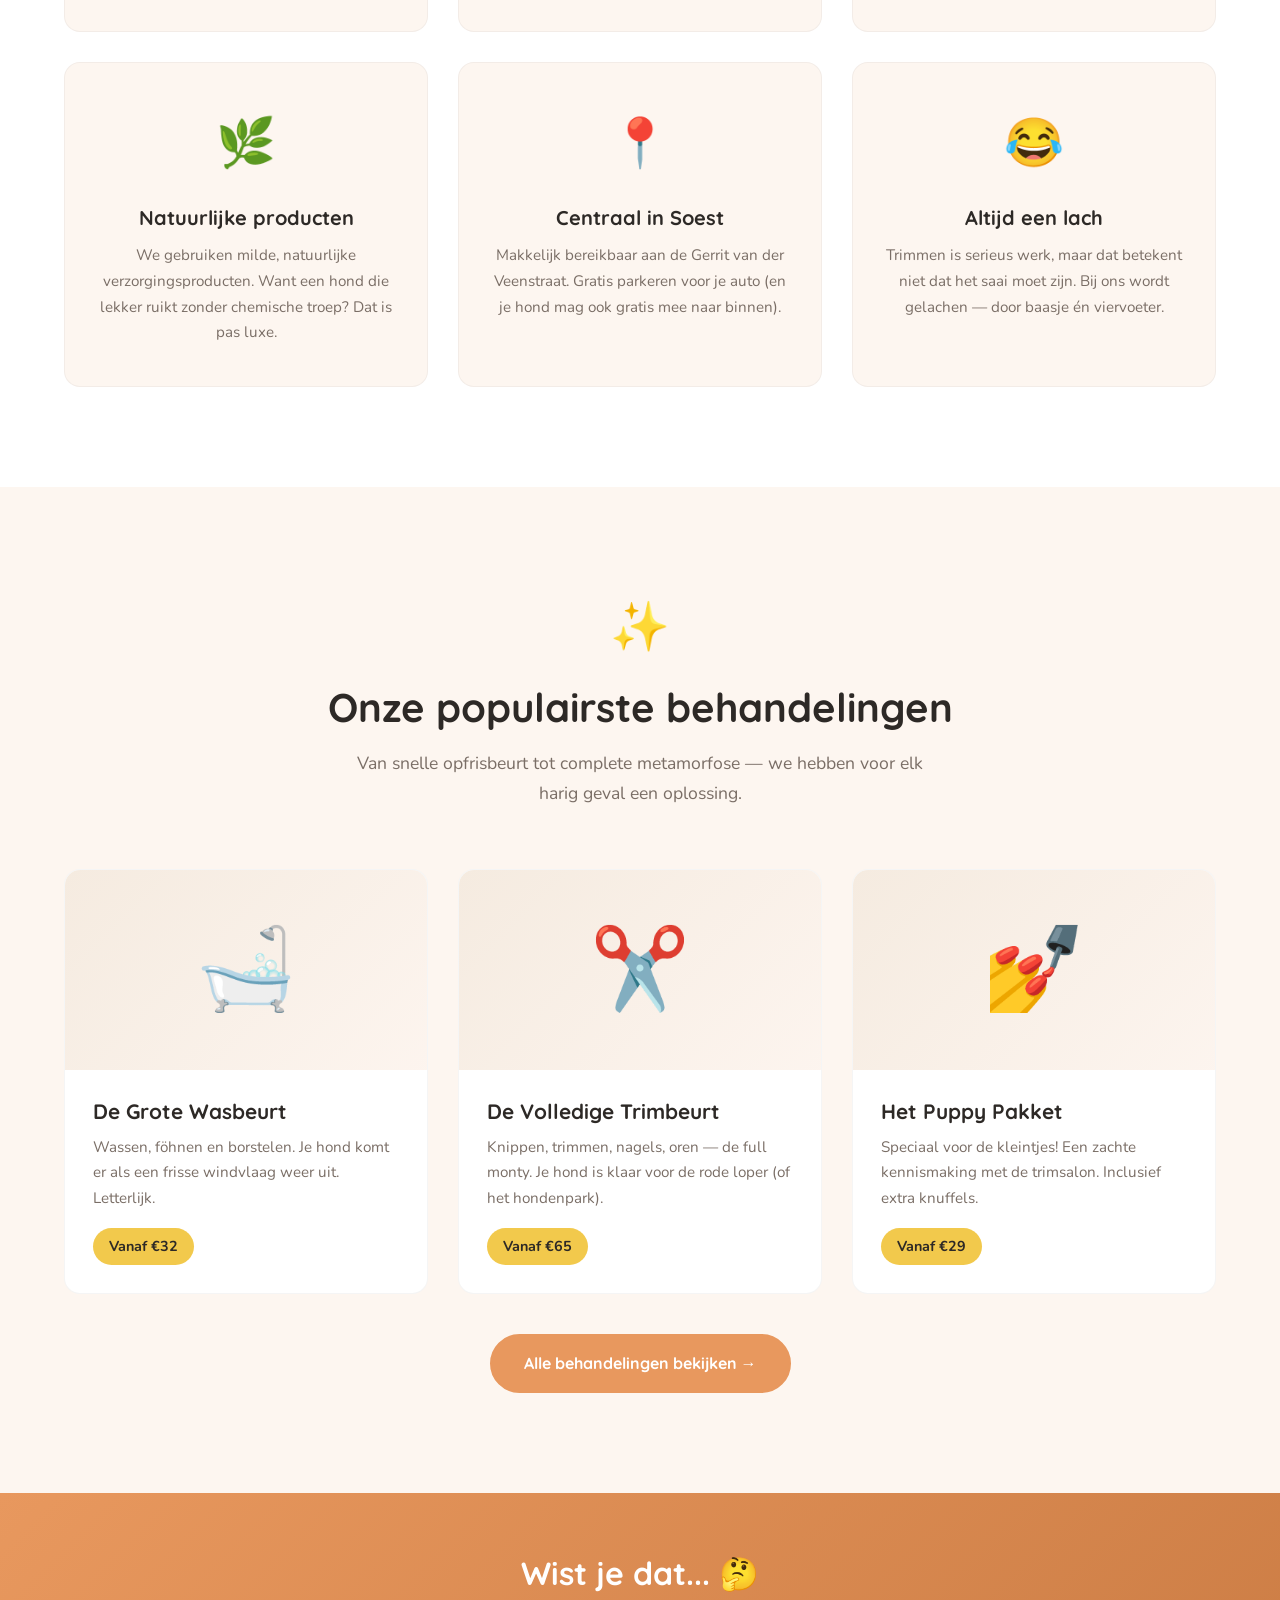
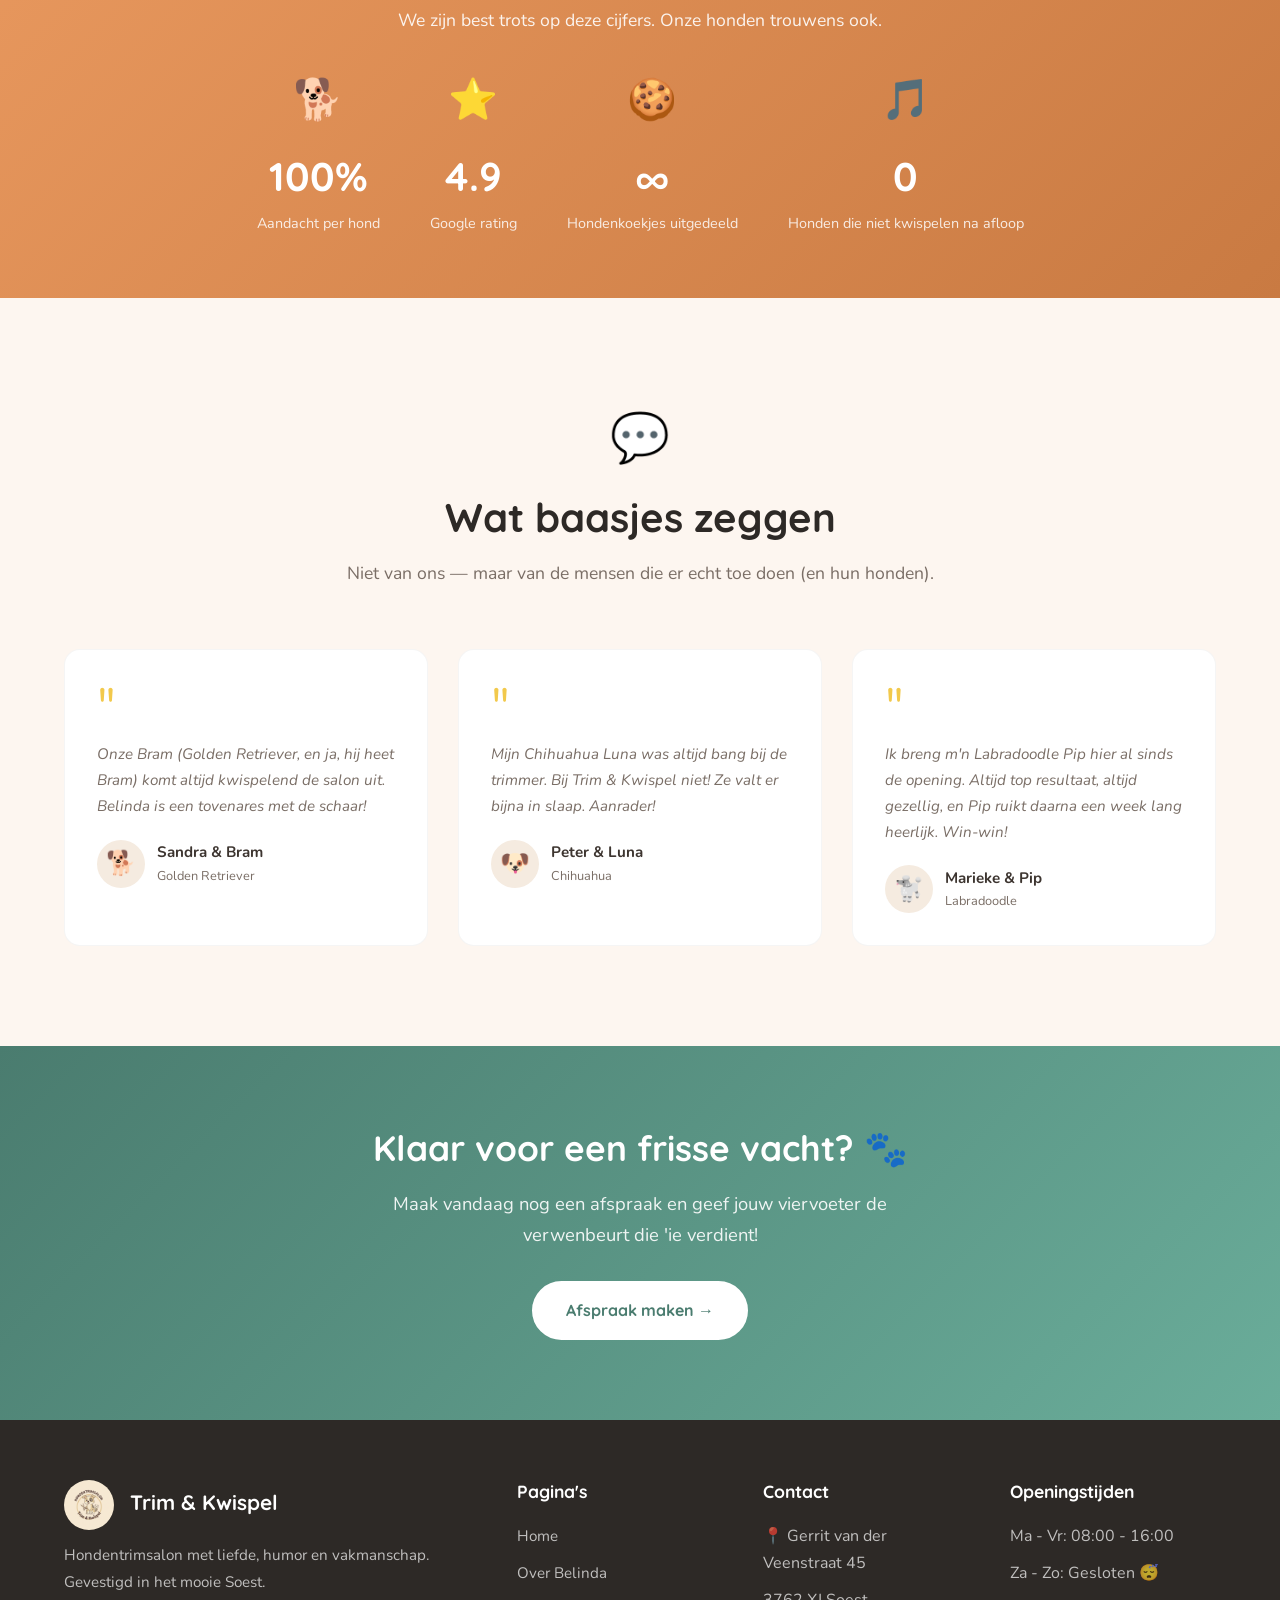
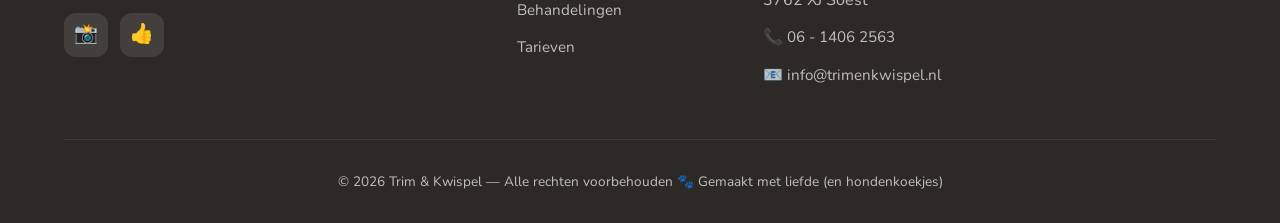
==== commit 61778364: "Update pricing, contact info and add mobile contact bar Restructure pricing and UI, update contact d" ====
--- a/index.html
+++ b/index.html
@@ -81,8 +81,8 @@
                 </div>
                 <div class="feature-card fade-in">
                     <span class="icon">✂️</span>
-                    <h3>Vakkundig & ervaren</h3>
-                    <p>Belinda heeft al duizenden honden onder handen gehad. Nou ja, handen... en scharen, en tondeuses, en heel veel shampoo.</p>
+                    <h3>Vakkundig & gepassioneerd</h3>
+                    <p>Belinda combineert haar opleiding tot hondentrimmer met eindeloos geduld en pure liefde voor elk baasje. Nou ja, handen... en scharen, en tondeuses, en heel veel shampoo.</p>
                 </div>
                 <div class="feature-card fade-in">
                     <span class="icon">🌿</span>
@@ -117,7 +117,7 @@
                     <div class="card-body">
                         <h3>De Grote Wasbeurt</h3>
                         <p>Wassen, föhnen en borstelen. Je hond komt er als een frisse windvlaag weer uit. Letterlijk.</p>
-                        <span class="price">Vanaf €25</span>
+                        <span class="price">Vanaf €32</span>
                     </div>
                 </div>
                 <div class="treatment-card fade-in">
@@ -125,7 +125,7 @@
                     <div class="card-body">
                         <h3>De Volledige Trimbeurt</h3>
                         <p>Knippen, trimmen, nagels, oren — de full monty. Je hond is klaar voor de rode loper (of het hondenpark).</p>
-                        <span class="price">Vanaf €45</span>
+                        <span class="price">Vanaf €65</span>
                     </div>
                 </div>
                 <div class="treatment-card fade-in">
@@ -133,7 +133,7 @@
                     <div class="card-body">
                         <h3>Het Puppy Pakket</h3>
                         <p>Speciaal voor de kleintjes! Een zachte kennismaking met de trimsalon. Inclusief extra knuffels.</p>
-                        <span class="price">Vanaf €20</span>
+                        <span class="price">Vanaf €29</span>
                     </div>
                 </div>
             </div>
@@ -151,8 +151,8 @@
             <div class="fun-facts">
                 <div class="fun-fact fade-in">
                     <div class="icon">🐕</div>
-                    <span class="value">2.500+</span>
-                    <span class="label">Blije honden</span>
+                    <span class="value">100%</span>
+                    <span class="label">Aandacht per hond</span>
                 </div>
                 <div class="fun-fact fade-in">
                     <div class="icon">⭐</div>
@@ -206,7 +206,7 @@
                 </div>
                 <div class="testimonial-card fade-in">
                     <div class="quote">"</div>
-                    <p>Ik breng m'n Labradoodle Pip hier al 3 jaar. Altijd top resultaat, altijd gezellig, en Pip ruikt daarna een week lang heerlijk. Win-win!</p>
+                    <p>Ik breng m'n Labradoodle Pip hier al sinds de opening. Altijd top resultaat, altijd gezellig, en Pip ruikt daarna een week lang heerlijk. Win-win!</p>
                     <div class="author">
                         <div class="avatar">🐩</div>
                         <div>
@@ -236,8 +236,8 @@
                     <div class="logo"><img src="images/logo.png" alt="Trim & Kwispel" class="footer-logo-img"> Trim & Kwispel</div>
                     <p>Hondentrimsalon met liefde, humor en vakmanschap. Gevestigd in het mooie Soest.</p>
                     <div class="social-links">
-                        <a href="https://www.instagram.com/" class="social-link" aria-label="Instagram">📸</a>
-                        <a href="https://www.facebook.com/" class="social-link" aria-label="Facebook">👍</a>
+                        <a href="https://www.instagram.com/hondentrimsalon.trimenkwispel" class="social-link" aria-label="Instagram">📸</a>
+                        <a href="https://www.facebook.com/people/Hondentrimsalon-Trim-en-Kwispel/61591662762948/" class="social-link" aria-label="Facebook">👍</a>
                     </div>
                 </div>
                 <div>
@@ -252,18 +252,17 @@
                 <div>
                     <h3>Contact</h3>
                     <ul class="footer-links">
-                        <li>📍 Gerrit van der Veenstraat 42</li>
-                        <li>3762 XZ Soest</li>
-                        <li>📞 <a href="tel:+31355551234">035 - 555 1234</a></li>
+                        <li>📍 Gerrit van der Veenstraat 45</li>
+                        <li>3762 XJ Soest</li>
+                        <li>📞 <a href="tel:+31614062563">06 - 1406 2563</a></li>
                         <li>📧 <a href="mailto:info@trimenkwispel.nl">info@trimenkwispel.nl</a></li>
                     </ul>
                 </div>
                 <div>
                     <h3>Openingstijden</h3>
                     <ul class="footer-links">
-                        <li>Ma - Vr: 09:00 - 17:00</li>
-                        <li>Za: 09:00 - 14:00</li>
-                        <li>Zo: Gesloten 😴</li>
+                        <li>Ma - Vr: 08:00 - 16:00</li>
+                        <li>Za - Zo: Gesloten 😴</li>
                     </ul>
                 </div>
             </div>
@@ -274,6 +273,12 @@
     </footer>
 
     <!-- Scroll to top -->
+    <!-- Mobile Quick Contact Bar -->
+    <div class="mobile-contact-bar">
+        <a href="tel:+31614062563" class="mobile-contact-btn call">📞 Bel direct</a>
+        <a href="https://wa.me/31614062563" class="mobile-contact-btn whatsapp">💬 WhatsApp</a>
+    </div>
+
     <button class="scroll-top" id="scrollTop" aria-label="Naar boven scrollen">↑</button>
 
     <script src="js/main.js"></script>
--- a/css/style.css
+++ b/css/style.css
@@ -80,10 +80,22 @@
     left: 0;
     right: 0;
     z-index: 1000;
+    border-bottom: 1px solid rgba(232, 152, 94, 0.1);
+    transition: var(--transition);
+}
+
+/* Blur/background lives on a pseudo-element so .header itself has no
+   filter/backdrop-filter — that property would otherwise create a new
+   containing block for position:fixed descendants (like the mobile
+   .nav-links overlay), confining them to the header's small height
+   instead of the full viewport. */
+.header::before {
+    content: '';
+    position: absolute;
+    inset: 0;
     background: rgba(253, 246, 240, 0.95);
     backdrop-filter: blur(12px);
-    border-bottom: 1px solid rgba(232, 152, 94, 0.1);
-    transition: var(--transition);
+    z-index: -1;
 }
 
 .header.scrolled {
@@ -506,6 +518,17 @@
     font-size: 0.9rem;
 }
 
+.treatment-card a.price {
+    cursor: pointer;
+    transition: var(--transition);
+}
+
+.treatment-card a.price:hover {
+    background: var(--primary);
+    color: var(--white);
+    transform: translateY(-2px);
+}
+
 /* --- Pricing Table --- */
 .pricing-table {
     max-width: 800px;
@@ -568,6 +591,142 @@
     color: var(--text-light);
     font-size: 0.9rem;
     font-style: italic;
+}
+
+/* --- Pricing Packages --- */
+.package-grid {
+    display: grid;
+    grid-template-columns: repeat(auto-fit, minmax(300px, 1fr));
+    gap: 30px;
+    max-width: 1100px;
+    margin: 0 auto;
+    align-items: stretch;
+}
+
+.package-card {
+    position: relative;
+    background: var(--white);
+    border-radius: var(--radius);
+    padding: 36px 30px 30px;
+    box-shadow: var(--shadow);
+    border: 2px solid transparent;
+    transition: var(--transition);
+    display: flex;
+    flex-direction: column;
+}
+
+.package-card:hover {
+    transform: translateY(-6px);
+    box-shadow: var(--shadow-hover);
+}
+
+.package-card.featured {
+    border-color: var(--primary);
+}
+
+.package-badge {
+    position: absolute;
+    top: -14px;
+    left: 50%;
+    transform: translateX(-50%);
+    background: var(--primary);
+    color: var(--white);
+    font-size: 0.8rem;
+    font-weight: 700;
+    padding: 6px 18px;
+    border-radius: 50px;
+    white-space: nowrap;
+}
+
+.package-card .package-icon {
+    font-size: 2.6rem;
+    text-align: center;
+    margin-bottom: 6px;
+}
+
+.package-card h3 {
+    text-align: center;
+    font-size: 1.3rem;
+    margin-bottom: 6px;
+}
+
+.package-tagline {
+    text-align: center;
+    color: var(--text-light);
+    font-size: 0.9rem;
+    margin-bottom: 20px;
+}
+
+.package-list {
+    list-style: none;
+    margin-bottom: 24px;
+    flex-grow: 1;
+}
+
+.package-list li {
+    display: flex;
+    align-items: flex-start;
+    gap: 10px;
+    padding: 7px 0;
+    font-size: 0.95rem;
+}
+
+.package-list li::before {
+    content: '✓';
+    color: var(--secondary);
+    font-weight: 700;
+    flex-shrink: 0;
+}
+
+.package-prices {
+    border-top: 1px solid rgba(0,0,0,0.08);
+    padding-top: 18px;
+    margin-top: auto;
+}
+
+.package-price-row {
+    display: flex;
+    justify-content: space-between;
+    font-size: 0.9rem;
+    padding: 4px 0;
+    color: var(--text);
+}
+
+.package-price-row .size {
+    color: var(--text-light);
+}
+
+.package-price-row .amount {
+    font-family: 'Quicksand', sans-serif;
+    font-weight: 700;
+    color: var(--primary);
+}
+
+.package-price-single {
+    text-align: center;
+    font-family: 'Quicksand', sans-serif;
+    font-weight: 700;
+    font-size: 1.5rem;
+    color: var(--primary);
+    padding-top: 4px;
+}
+
+.package-addon {
+    display: flex;
+    justify-content: space-between;
+    align-items: center;
+    margin-top: 12px;
+    padding-top: 12px;
+    border-top: 1px dashed rgba(0,0,0,0.12);
+    font-size: 0.85rem;
+    color: var(--text-light);
+}
+
+.package-addon .amount {
+    font-family: 'Quicksand', sans-serif;
+    font-weight: 700;
+    color: var(--secondary);
+    white-space: nowrap;
 }
 
 /* --- About / Over Ons --- */
@@ -1007,6 +1166,55 @@
 .scroll-top:hover {
     transform: translateY(-3px);
     background: var(--primary-dark);
+}
+
+/* --- Mobile Quick Contact Bar --- */
+.mobile-contact-bar {
+    display: none;
+    position: fixed;
+    bottom: 0;
+    left: 0;
+    right: 0;
+    z-index: 1001;
+    gap: 10px;
+    background: var(--white);
+    padding: 10px 12px calc(10px + env(safe-area-inset-bottom, 0px));
+    box-shadow: 0 -4px 20px rgba(45, 41, 38, 0.15);
+}
+
+.mobile-contact-btn {
+    flex: 1;
+    display: flex;
+    align-items: center;
+    justify-content: center;
+    gap: 8px;
+    padding: 14px 12px;
+    border-radius: 50px;
+    font-weight: 700;
+    font-size: 0.95rem;
+    text-decoration: none;
+    color: var(--white);
+    white-space: nowrap;
+}
+
+.mobile-contact-btn.call {
+    background: var(--primary);
+}
+
+.mobile-contact-btn.call:hover,
+.mobile-contact-btn.call:active {
+    background: var(--primary-dark);
+    color: var(--white);
+}
+
+.mobile-contact-btn.whatsapp {
+    background: var(--secondary);
+}
+
+.mobile-contact-btn.whatsapp:hover,
+.mobile-contact-btn.whatsapp:active {
+    background: var(--secondary-light);
+    color: var(--white);
 }
 
 /* --- Animations --- */
@@ -1232,4 +1440,17 @@
         align-items: flex-start;
         gap: 8px;
     }
-}
+
+    .mobile-contact-bar {
+        display: flex;
+    }
+
+    .scroll-top {
+        bottom: 86px;
+        right: 20px;
+    }
+
+    .footer {
+        padding-bottom: 90px;
+    }
+}
